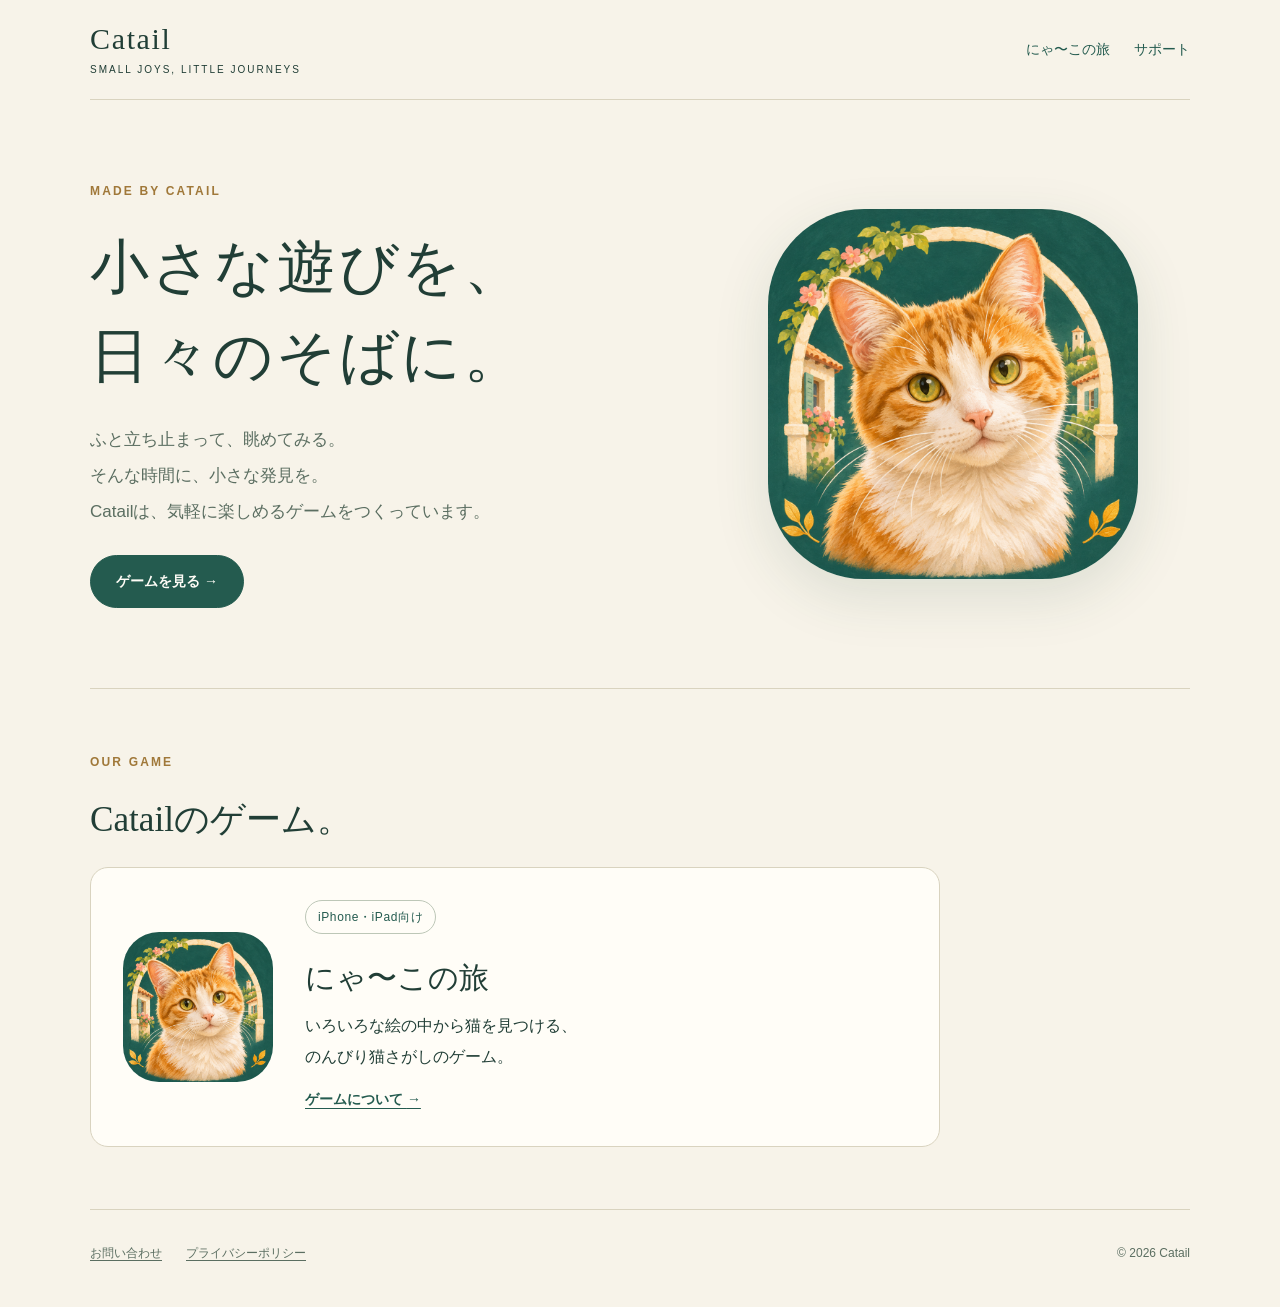
==== index.html @ 86eb0f96 "Publish Catail website" ====
<!doctype html>
<html lang="ja">
<head>
  <meta charset="utf-8"><meta name="viewport" content="width=device-width, initial-scale=1">
  <title>Catail — 小さな遊びを、日々のそばに。</title>
  <meta name="description" content="Catailの公式サイト。絵をめぐって猫を探すゲーム「にゃ〜この旅」を制作しています。作品紹介とお問い合わせはこちら。">
  <meta name="theme-color" content="#245b4f"><link rel="icon" type="image/png" href="/assets/nyaako-icon.png"><link rel="stylesheet" href="/assets/site.css">
</head>
<body>
  <a class="skip" href="#main">本文へ移動</a>
  <header class="site-header wrap"><a class="brand" href="/" aria-current="page">Catail<small>SMALL JOYS, LITTLE JOURNEYS</small></a><nav class="nav" aria-label="メイン"><a href="/nyaako/">にゃ〜この旅</a><a href="/nyaako/support/">サポート</a></nav></header>
  <main id="main" class="wrap">
    <section class="hero" aria-labelledby="greeting"><div class="hero-copy"><p class="eyebrow">Made by Catail</p><h1 id="greeting">小さな遊びを、<br>日々のそばに。</h1><p class="lead">ふと立ち止まって、眺めてみる。<br>そんな時間に、小さな発見を。<br>Catailは、気軽に楽しめるゲームをつくっています。</p><div class="actions"><a class="button" href="/nyaako/">ゲームを見る <span aria-hidden="true">&nbsp;→</span></a></div></div><div><img class="hero-icon" src="/assets/nyaako-icon.png" width="1024" height="1024" alt="花のアーチから顔をのぞかせる、茶白のにゃ〜こ"></div></section>
    <section class="section" aria-labelledby="works"><p class="eyebrow">Our game</p><h2 id="works">Catailのゲーム。</h2><article class="project-card"><img src="/assets/nyaako-icon.png" width="1024" height="1024" alt="にゃ〜この旅のアイコン" loading="lazy"><div><span class="badge">iPhone・iPad向け</span><h2>にゃ〜この旅</h2><p>いろいろな絵の中から猫を見つける、<br>のんびり猫さがしのゲーム。</p><a class="text-link" href="/nyaako/">ゲームについて <span aria-hidden="true">→</span></a></div></article></section>
  </main>
  <footer class="site-footer wrap"><div class="footer-links"><a href="/nyaako/support/">お問い合わせ</a><a href="/nyaako/privacy/">プライバシーポリシー</a></div><span>© 2026 Catail</span></footer>
</body>
</html>
---- assets/site.css ----
:root{color-scheme:light;--paper:#f7f3e9;--cream:#fffaf0;--ink:#213e36;--muted:#5b6e61;--green:#245b4f;--line:#d9d3bf;--gold:#a07839;--white:#fffdf7;--serif:"Hiragino Mincho ProN","Yu Mincho",YuMincho,serif;--sans:-apple-system,BlinkMacSystemFont,"Hiragino Kaku Gothic ProN","Yu Gothic",Meiryo,sans-serif}
*{box-sizing:border-box}html{scroll-behavior:smooth;scroll-padding-top:24px}body{margin:0;background:var(--paper);color:var(--ink);font-family:var(--sans);font-size:16px;line-height:1.9;overflow-wrap:anywhere}a{color:var(--green);text-underline-offset:.25em}a:hover{text-decoration-thickness:2px}a:focus-visible,summary:focus-visible{outline:3px solid var(--gold);outline-offset:5px;border-radius:3px}img{max-width:100%;height:auto;display:block}button,a,summary{-webkit-tap-highlight-color:transparent}h1,h2,h3,p{margin-top:0}h1,h2,h3{line-height:1.5;overflow-wrap:normal}h1,h2{font-family:var(--serif);font-weight:500}h1{font-size:clamp(2rem,5vw,3.7rem);letter-spacing:.045em;margin-bottom:22px}h2{font-size:clamp(1.45rem,3vw,2.2rem);margin-bottom:20px}h3{font-size:1.08rem}p{margin-bottom:1.25em}ul,ol{padding-left:1.5em}li+li{margin-top:.5em}.wrap{width:min(1100px,calc(100% - 64px));margin:auto}.skip{position:absolute;left:20px;top:-100px;padding:8px 16px;background:var(--white);z-index:20}.skip:focus{top:12px}.site-header{display:flex;justify-content:space-between;align-items:center;gap:24px;min-height:100px;border-bottom:1px solid var(--line)}.brand{font-family:Georgia,serif;font-size:30px;letter-spacing:.055em;text-decoration:none;color:var(--ink);line-height:1}.brand small{display:block;font-family:var(--sans);font-size:10px;letter-spacing:.2em;margin-top:11px}.nav{display:flex;flex-wrap:wrap;gap:6px 24px;align-items:center;font-size:14px}.nav a{padding:10px 0;text-decoration:none}.nav a[aria-current=page]{text-decoration:underline;text-decoration-color:var(--gold);text-decoration-thickness:2px}.eyebrow{font-size:12px;font-weight:700;letter-spacing:.18em;text-transform:uppercase;color:var(--gold);margin-bottom:20px}.hero{display:grid;grid-template-columns:1.08fr .92fr;gap:70px;align-items:center;padding:80px 0}.hero-copy{max-width:560px}.lead{font-size:17px;color:var(--muted);line-height:2.1}.hero-visual{position:relative;padding:18px 0 18px 20px}.hero-visual:before{content:"";position:absolute;inset:0 18px 0 0;border:1px solid var(--gold);border-radius:180px 180px 14px 14px;opacity:.5}.hero-visual img{position:relative;border-radius:170px 170px 10px 10px;aspect-ratio:4/5;object-fit:cover;object-position:50% 43%}.hero-icon{width:min(370px,100%);border-radius:26%;box-shadow:0 18px 55px #274d3420;margin:auto}.badge{display:inline-block;color:var(--green);font-size:12px;line-height:1.5;padding:7px 12px;border:1px solid #bdc7b7;border-radius:999px;letter-spacing:.05em;margin-bottom:22px}.actions{display:flex;flex-wrap:wrap;gap:14px;margin-top:26px;align-items:center}.button{display:inline-flex;align-items:center;justify-content:center;min-height:52px;padding:12px 25px;border-radius:999px;background:var(--green);color:var(--white);font-size:14px;font-weight:600;text-decoration:none;border:1px solid var(--green)}.button:hover{background:#19483d;text-decoration:none}.button.secondary{background:transparent;color:var(--green);border-color:#b9c5b4}.button.secondary:hover{background:#e8eddf}.small-note{font-size:13px;color:var(--muted);margin-top:18px}.section{padding:62px 0;border-top:1px solid var(--line)}.section-intro{max-width:680px}.project-card{display:grid;grid-template-columns:150px 1fr;gap:32px;align-items:center;max-width:850px;background:var(--white);padding:32px;border:1px solid var(--line);border-radius:18px}.project-card img{border-radius:24%}.project-card h2{font-size:1.9rem;margin:0 0 10px}.project-card p{margin-bottom:12px}.text-link{font-size:14px;font-weight:600}.feature-grid{display:grid;grid-template-columns:repeat(3,1fr);gap:32px;margin-top:38px}.feature{padding-top:18px;border-top:2px solid #bec9b6}.feature .number{font-family:Georgia,serif;color:var(--gold);font-size:24px;display:block;margin-bottom:18px}.feature p{font-size:15px;color:var(--muted);margin:0}.banner{padding:30px 34px;background:#eaf0e2;border-radius:14px;display:flex;justify-content:space-between;align-items:center;gap:28px}.banner h2{font-size:1.6rem;margin-bottom:8px}.banner p{font-size:14px;margin-bottom:0}.banner .button{flex-shrink:0}.site-footer{border-top:1px solid var(--line);padding:32px 0 42px;display:flex;justify-content:space-between;gap:24px;color:var(--muted);font-size:12px}.footer-links{display:flex;flex-wrap:wrap;gap:12px 24px}.footer-links a{color:var(--muted)}.page-intro{padding:64px 0 35px;max-width:760px}.page-intro h1{font-size:clamp(1.85rem,5vw,3rem)}.breadcrumb{font-size:12px;color:var(--muted);margin:0 0 30px}.breadcrumb a{color:var(--muted)}.reading{max-width:760px;margin:0 auto;padding-bottom:70px}.reading h2{font-family:var(--sans);font-size:1.2rem;font-weight:600;margin-top:38px;padding-top:25px;border-top:1px solid var(--line)}.reading p,.reading li{font-size:15px}.reading .meta{color:var(--muted);font-size:13px}.notice{padding:20px 24px;border-left:3px solid var(--gold);background:#f0eadb;margin:0 0 26px}.notice p:last-child{margin-bottom:0}.contact-card{padding:30px;background:var(--white);border:1px solid var(--line);border-radius:16px;margin-bottom:30px}.contact-card h2{border:0;padding:0;margin:0 0 8px;font-family:var(--serif);font-weight:500;font-size:1.7rem}.contact-card .email{font-size:clamp(1rem,4.5vw,1.5rem);font-family:var(--sans);font-weight:600;letter-spacing:.02em;margin:15px 0}.contact-card .email a{overflow-wrap:anywhere}.contact-card .button{margin-top:6px}.faq{margin:25px 0}.faq details{border-bottom:1px solid var(--line);padding:0}.faq summary{cursor:pointer;font-size:15px;font-weight:600;padding:20px 28px 20px 0;position:relative;list-style:none}.faq summary::-webkit-details-marker{display:none}.faq summary:after{content:"＋";position:absolute;right:1px;top:20px;color:var(--gold)}.faq details[open] summary:after{content:"−"}.faq details p{padding-bottom:10px;margin-bottom:14px;color:var(--muted)}.legal-toc{display:flex;flex-wrap:wrap;gap:8px 20px;font-size:13px;padding:18px 0 8px}.divider-dot{color:var(--gold);padding:0 7px}
@media(max-width:760px){.wrap{width:calc(100% - 40px)}.site-header{min-height:90px;gap:15px}.brand{font-size:25px}.brand small{font-size:8px}.nav{gap:5px 17px;font-size:12px}.hero{grid-template-columns:1fr;gap:35px;padding:48px 0}.hero-copy{max-width:none}.hero-visual{max-width:440px;width:100%;margin:auto;padding-left:16px}.hero-visual img{aspect-ratio:4/4.6}.hero-icon{width:min(280px,90%)}.lead{font-size:16px}.section{padding:42px 0}.feature-grid{grid-template-columns:1fr;gap:24px}.feature{padding-top:14px}.feature .number{float:left;margin:0 20px 28px 0}.feature h3{margin-bottom:8px}.project-card{grid-template-columns:80px 1fr;padding:24px 20px;gap:18px;align-items:start}.project-card h2{font-size:1.4rem}.project-card p{font-size:14px}.banner{display:block;padding:26px}.banner .button{margin-top:20px}.site-footer{display:block;padding-bottom:30px}.footer-links{margin-bottom:15px}.page-intro{padding:40px 0 20px}.contact-card{padding:24px 20px}.reading{padding-bottom:45px}}
@media(max-width:390px){.wrap{width:calc(100% - 32px)}.site-header{align-items:flex-start;flex-direction:column;padding:22px 0 13px;gap:12px}.nav{gap:20px}.brand small{display:none}.hero{padding-top:35px}.project-card{grid-template-columns:1fr}.project-card img{width:76px}.button{width:100%}.actions{gap:10px}}
@media(prefers-reduced-motion:reduce){html{scroll-behavior:auto}}
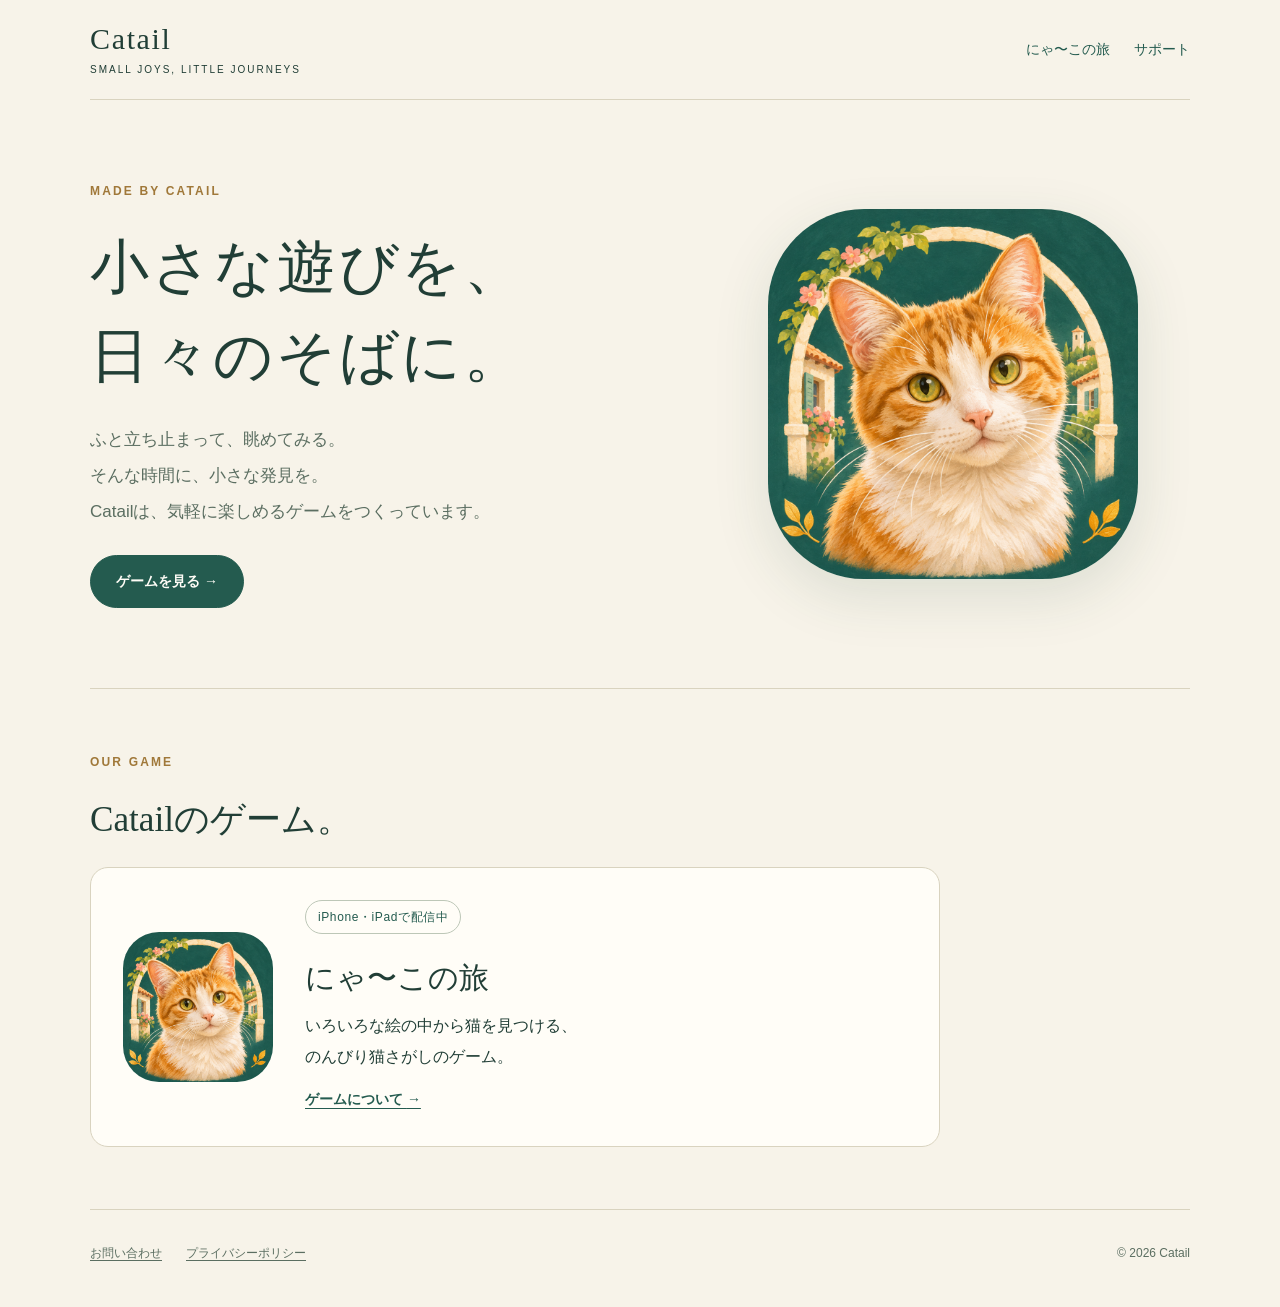
==== commit 17cc3552: "Add live App Store download links" ====
--- a/index.html
+++ b/index.html
@@ -11,7 +11,7 @@
   <header class="site-header wrap"><a class="brand" href="/" aria-current="page">Catail<small>SMALL JOYS, LITTLE JOURNEYS</small></a><nav class="nav" aria-label="メイン"><a href="/nyaako/">にゃ〜この旅</a><a href="/nyaako/support/">サポート</a></nav></header>
   <main id="main" class="wrap">
     <section class="hero" aria-labelledby="greeting"><div class="hero-copy"><p class="eyebrow">Made by Catail</p><h1 id="greeting">小さな遊びを、<br>日々のそばに。</h1><p class="lead">ふと立ち止まって、眺めてみる。<br>そんな時間に、小さな発見を。<br>Catailは、気軽に楽しめるゲームをつくっています。</p><div class="actions"><a class="button" href="/nyaako/">ゲームを見る <span aria-hidden="true">&nbsp;→</span></a></div></div><div><img class="hero-icon" src="/assets/nyaako-icon.png" width="1024" height="1024" alt="花のアーチから顔をのぞかせる、茶白のにゃ〜こ"></div></section>
-    <section class="section" aria-labelledby="works"><p class="eyebrow">Our game</p><h2 id="works">Catailのゲーム。</h2><article class="project-card"><img src="/assets/nyaako-icon.png" width="1024" height="1024" alt="にゃ〜この旅のアイコン" loading="lazy"><div><span class="badge">iPhone・iPad向け</span><h2>にゃ〜この旅</h2><p>いろいろな絵の中から猫を見つける、<br>のんびり猫さがしのゲーム。</p><a class="text-link" href="/nyaako/">ゲームについて <span aria-hidden="true">→</span></a></div></article></section>
+    <section class="section" aria-labelledby="works"><p class="eyebrow">Our game</p><h2 id="works">Catailのゲーム。</h2><article class="project-card"><img src="/assets/nyaako-icon.png" width="1024" height="1024" alt="にゃ〜この旅のアイコン" loading="lazy"><div><span class="badge">iPhone・iPadで配信中</span><h2>にゃ〜この旅</h2><p>いろいろな絵の中から猫を見つける、<br>のんびり猫さがしのゲーム。</p><a class="text-link" href="/nyaako/">ゲームについて <span aria-hidden="true">→</span></a></div></article></section>
   </main>
   <footer class="site-footer wrap"><div class="footer-links"><a href="/nyaako/support/">お問い合わせ</a><a href="/nyaako/privacy/">プライバシーポリシー</a></div><span>© 2026 Catail</span></footer>
 </body>
